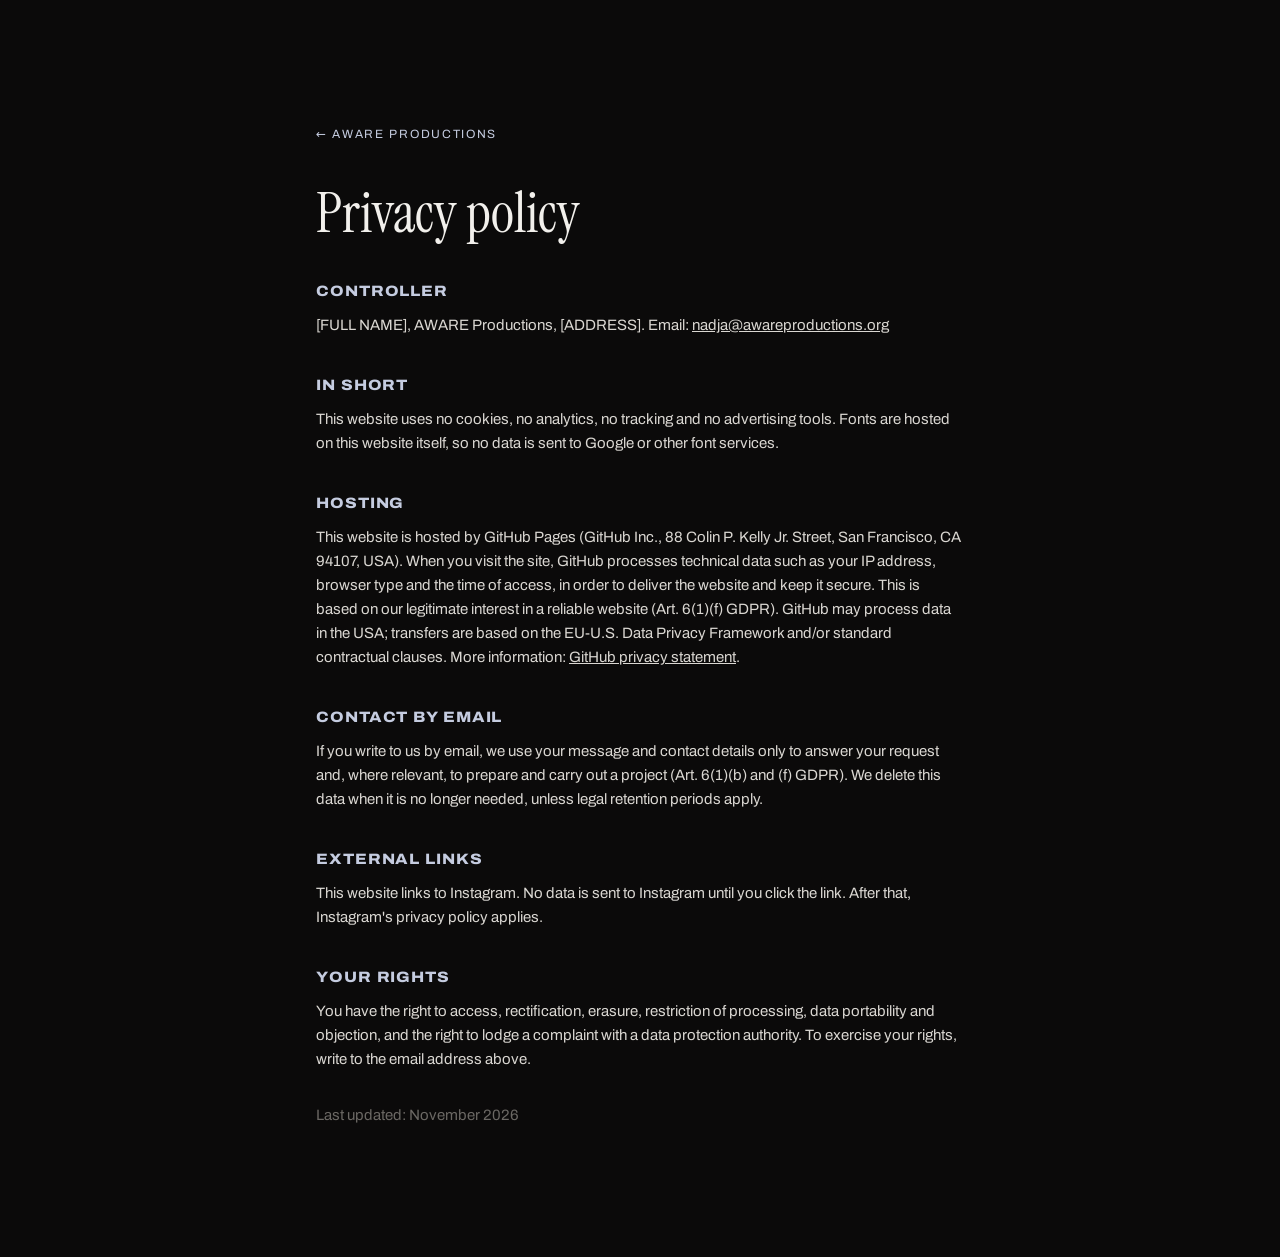
==== privacy.html @ e72e58af "Website build from AWARE design (photos and film pending) Co-Authored-By: Claude Opus 5.5 <noreply@a" ====
<!doctype html>
<html lang="en">
<head>
<meta charset="utf-8">
<meta name="viewport" content="width=device-width, initial-scale=1">
<title>Privacy policy · AWARE Productions</title>
<meta name="robots" content="noindex">
<link rel="icon" href="favicon.svg" type="image/svg+xml">
<link rel="stylesheet" href="css/style.css">
</head>
<body class="legal-page">
<main class="wrap">
<a class="back" href="./">← AWARE Productions</a>
<h1>Privacy policy</h1>

<h2>Controller</h2>
<p>[FULL NAME], AWARE Productions, [ADDRESS]. Email: <a class="underline" href="mailto:nadja@awareproductions.org">nadja@awareproductions.org</a></p>

<h2>In short</h2>
<p>This website uses no cookies, no analytics, no tracking and no advertising tools. Fonts are hosted on this website itself, so no data is sent to Google or other font services.</p>

<h2>Hosting</h2>
<p>This website is hosted by GitHub Pages (GitHub Inc., 88 Colin P. Kelly Jr. Street, San Francisco, CA 94107, USA). When you visit the site, GitHub processes technical data such as your IP address, browser type and the time of access, in order to deliver the website and keep it secure. This is based on our legitimate interest in a reliable website (Art. 6(1)(f) GDPR). GitHub may process data in the USA; transfers are based on the EU-U.S. Data Privacy Framework and/or standard contractual clauses. More information: <a class="underline" href="https://docs.github.com/en/site-policy/privacy-policies/github-general-privacy-statement" target="_blank" rel="noopener">GitHub privacy statement</a>.</p>

<h2>Contact by email</h2>
<p>If you write to us by email, we use your message and contact details only to answer your request and, where relevant, to prepare and carry out a project (Art. 6(1)(b) and (f) GDPR). We delete this data when it is no longer needed, unless legal retention periods apply.</p>

<h2>External links</h2>
<p>This website links to Instagram. No data is sent to Instagram until you click the link. After that, Instagram's privacy policy applies.</p>

<h2>Your rights</h2>
<p>You have the right to access, rectification, erasure, restriction of processing, data portability and objection, and the right to lodge a complaint with a data protection authority. To exercise your rights, write to the email address above.</p>

<p style="margin-top:32px;color:var(--grey2)">Last updated: November 2026</p>
</main>
</body>
</html>
---- css/style.css ----
/* AWARE Productions — awareproductions.org */

/* Fonts (self-hosted, no Google requests) */
@font-face{font-family:"Archivo";font-style:normal;font-display:swap;font-weight:100 900;font-stretch:62% 125%;src:url(../fonts/archivo-latin-wdth-normal.woff2) format("woff2-variations"),url(../fonts/archivo-latin-wdth-normal.woff2) format("woff2");unicode-range:U+0000-00FF,U+0131,U+0152-0153,U+02BB-02BC,U+02C6,U+02DA,U+02DC,U+0304,U+0308,U+0329,U+2000-206F,U+20AC,U+2122,U+2191,U+2193,U+2212,U+2215,U+FEFF,U+FFFD}
@font-face{font-family:"Archivo";font-style:normal;font-display:swap;font-weight:100 900;font-stretch:62% 125%;src:url(../fonts/archivo-latin-ext-wdth-normal.woff2) format("woff2-variations"),url(../fonts/archivo-latin-ext-wdth-normal.woff2) format("woff2");unicode-range:U+0100-02BA,U+02BD-02C5,U+02C7-02CC,U+02CE-02D7,U+02DD-02FF,U+0304,U+0308,U+0329,U+1D00-1DBF,U+1E00-1E9F,U+1EF2-1EFF,U+2020,U+20A0-20AB,U+20AD-20C0,U+2113,U+2C60-2C7F,U+A720-A7FF}
@font-face{font-family:"Instrument Serif";font-style:normal;font-display:swap;font-weight:400;src:url(../fonts/instrument-serif-latin-400-normal.woff2) format("woff2");unicode-range:U+0000-00FF,U+0131,U+0152-0153,U+02BB-02BC,U+02C6,U+02DA,U+02DC,U+0304,U+0308,U+0329,U+2000-206F,U+20AC,U+2122,U+2191,U+2193,U+2212,U+2215,U+FEFF,U+FFFD}
@font-face{font-family:"Instrument Serif";font-style:normal;font-display:swap;font-weight:400;src:url(../fonts/instrument-serif-latin-ext-400-normal.woff2) format("woff2");unicode-range:U+0100-02BA,U+02BD-02C5,U+02C7-02CC,U+02CE-02D7,U+02DD-02FF,U+1E00-1E9F,U+20A0-20AB,U+20AD-20C0,U+A720-A7FF}
@font-face{font-family:"Instrument Serif";font-style:italic;font-display:swap;font-weight:400;src:url(../fonts/instrument-serif-latin-400-italic.woff2) format("woff2");unicode-range:U+0000-00FF,U+0131,U+0152-0153,U+02BB-02BC,U+02C6,U+02DA,U+02DC,U+0304,U+0308,U+0329,U+2000-206F,U+20AC,U+2122,U+2191,U+2193,U+2212,U+2215,U+FEFF,U+FFFD}
@font-face{font-family:"Instrument Serif";font-style:italic;font-display:swap;font-weight:400;src:url(../fonts/instrument-serif-latin-ext-400-italic.woff2) format("woff2");unicode-range:U+0100-02BA,U+02BD-02C5,U+02C7-02CC,U+02CE-02D7,U+02DD-02FF,U+1E00-1E9F,U+20A0-20AB,U+20AD-20C0,U+A720-A7FF}

:root{
  --black:#0B0A0A; --off:#F2F0EC; --grey:#C9C6C1; --grey2:#6B6864; --soft:#DAD7D2;
  --brown:#3A0C05; --blue:#C5CCE0; --red:#8C2012;
  --serif:"Instrument Serif",Georgia,serif;
  --sans:"Archivo",system-ui,-apple-system,"Helvetica Neue",Arial,sans-serif;
  --pad:clamp(20px,5vw,56px); --max:1120px;
}
*,*::before,*::after{box-sizing:border-box}
html{scroll-behavior:smooth;-webkit-text-size-adjust:100%}
body{margin:0;background:var(--black);color:var(--off);font-family:var(--sans);font-size:16px;line-height:1.6;overflow-x:hidden}
img,video{display:block;max-width:100%}
a{color:inherit;text-decoration:none}
a:hover{opacity:.8}
p{margin:0}
h1,h2,h3,h4{margin:0;font-weight:inherit}
button{font:inherit;color:inherit}
:focus-visible{outline:2px solid var(--blue);outline-offset:3px}
.wrap{max-width:var(--max);margin:0 auto;padding-left:var(--pad);padding-right:var(--pad)}
.serif{font-family:var(--serif)}
.wide{font-stretch:125%;font-weight:900}
.skip{position:absolute;left:-999px;top:8px;z-index:100;background:var(--blue);color:var(--black);padding:8px 14px;border-radius:999px}
.skip:focus{left:8px}

/* Animations */
@keyframes grain{0%{transform:translate(0,0)}25%{transform:translate(-14px,9px)}50%{transform:translate(11px,-13px)}75%{transform:translate(-8px,-6px)}100%{transform:translate(13px,12px)}}
@keyframes up{from{opacity:0;transform:translateY(14px)}to{opacity:1;transform:none}}
@keyframes drift{from{transform:translate(-40px,-24px)}to{transform:translate(48px,32px)}}
@keyframes breathe{from{transform:scale(.78)}to{transform:scale(1.06)}}
@keyframes slide{from{transform:translateX(0)}to{transform:translateX(-50%)}}
@keyframes rise{from{opacity:0;transform:translateY(20px)}to{opacity:1;transform:none}}
@keyframes ping{0%{transform:scale(1);opacity:.6}100%{transform:scale(1.7);opacity:0}}
@keyframes bob{0%,100%{transform:translateY(-1px)}50%{transform:translateY(3px)}}
.in{animation:up 1.9s cubic-bezier(.2,.7,.2,1) both}
@supports (animation-timeline: view()){.rv{animation:rise linear both;animation-timeline:view();animation-range:entry 0% entry 55%}}

/* Grain + light */
.grain-all{position:fixed;inset:0;z-index:60;pointer-events:none;opacity:.18;mix-blend-mode:hard-light}
.grain-all svg,.grain-hero svg{display:block;width:100%;height:100%}
.light{position:fixed;inset:0;z-index:55;pointer-events:none;mix-blend-mode:screen;animation:drift 13s ease-in-out infinite alternate}
.light span{position:absolute;left:0;top:0;border-radius:50%;transform:translate(62vw,42vh) translate(-50%,-50%)}
.light .l1{width:clamp(160px,20vw,300px);height:clamp(160px,20vw,300px);background:var(--red);filter:blur(clamp(36px,4.8vw,70px));opacity:.55;transition:transform 1.6s cubic-bezier(.2,.7,.2,1)}
.light .l2{width:clamp(100px,13vw,200px);height:clamp(100px,13vw,200px);background:#C08A7C;filter:blur(clamp(26px,3.4vw,50px));opacity:.28;transition:transform .5s cubic-bezier(.2,.7,.2,1)}
@media (hover:none){.light span{transition:transform .8s ease-out}}

/* Header */
.hero{position:relative;height:clamp(520px,46vw,680px);overflow:hidden;display:flex;flex-direction:column}
.hero video,.hero .poster{position:absolute;inset:0;width:100%;height:100%;object-fit:cover;filter:grayscale(1) contrast(1.08);transition:filter 1.4s ease}
.hero.colour video,.hero.colour .poster{filter:none}
.hero .shade{position:absolute;inset:0;background:rgba(11,10,10,.58)}
.grain-hero{position:absolute;inset:-28px;pointer-events:none;opacity:.26;mix-blend-mode:hard-light;animation:grain .9s steps(5) infinite}
.nav{position:relative;z-index:5;width:100%;max-width:var(--max);margin:0 auto;padding:18px var(--pad);display:flex;align-items:center;justify-content:space-between;gap:8px 24px}
.wordmark{display:inline-flex;align-items:baseline;gap:5px;white-space:nowrap}
.wordmark .a{font-stretch:125%;font-weight:900;letter-spacing:.02em}
.wordmark em{font-family:var(--serif);font-style:italic;font-weight:400}
.nav .wordmark{padding:12px 0}
.nav .wordmark .a{font-size:14px}.nav .wordmark em{font-size:17px}
.nav-links{display:flex;align-items:center;gap:4px 26px;font-size:14px}
.nav-links a{padding:12px 0}
.pill-cta{padding:7px 15px !important;font-size:12px;border-radius:999px;background:var(--blue);color:var(--black);font-weight:600}
.menu-btn{display:none;background:transparent;border:1px solid var(--blue);border-radius:999px;padding:8px 16px;font-size:13px;cursor:pointer;margin-left:auto}
@media (max-width:760px){
  .nav .wordmark{display:none}
  .menu-btn{display:inline-flex}
  .nav-links{display:none;position:absolute;top:64px;right:var(--pad);flex-direction:column;align-items:flex-end;gap:2px;background:rgba(11,10,10,.92);padding:14px 22px;border-radius:18px;border:1px solid rgba(197,204,224,.35);font-size:16px}
  .nav.open .nav-links{display:flex}
  .nav-links .pill-cta{margin-top:8px}
}
.hero-body{position:relative;flex-grow:1;width:100%;max-width:var(--max);margin:0 auto;padding:24px var(--pad) clamp(32px,4vw,52px);display:flex;flex-direction:column;justify-content:flex-end;gap:18px}
.tagline{font-size:clamp(9px,2.6vw,12px);letter-spacing:.14em;text-wrap:balance;text-transform:uppercase;color:var(--blue)}
.hero h1{display:flex;flex-direction:column;gap:2px}
.hero h1 .a{animation-delay:.2s;font-stretch:125%;font-weight:900;font-size:clamp(46px,10.5vw,150px);line-height:.88;letter-spacing:-.01em}
.hero h1 em{animation-delay:.55s;font-family:var(--serif);font-style:italic;font-weight:400;font-size:clamp(22px,3.3vw,46px);line-height:1.05}
.sound-row{animation-delay:.9s;display:flex;justify-content:flex-end}
.sound{padding:0;border:0;background:transparent;cursor:pointer}
.sound .ring{position:relative;width:44px;height:44px;border-radius:50%;border:1px solid var(--blue);display:flex;align-items:center;justify-content:center}
.sound .ping{position:absolute;inset:-2px;border-radius:50%;border:2px solid var(--red);animation:ping 2.8s ease-out infinite}
.hero.colour .sound .ping{display:none}

/* Mission */
.mission{padding-top:clamp(120px,15vw,220px);padding-bottom:clamp(120px,15vw,220px);display:flex;flex-wrap:wrap;align-items:center;gap:72px clamp(56px,9vw,140px)}
.mission .statement{flex:3 1 420px;min-width:0;font-family:var(--serif);font-size:clamp(28px,3.6vw,50px);line-height:1.14}
.statement .a{font-family:var(--sans);font-stretch:125%;font-weight:900;font-size:.8em;letter-spacing:-.01em}
.breath-box{flex:1 1 200px;display:flex;flex-direction:column;align-items:center;gap:30px}
.breath-ring{width:160px;height:160px;border-radius:50%;border:1px solid var(--blue);display:flex;align-items:center;justify-content:center;margin:10px;animation:breathe 5s ease-in-out infinite alternate}
.breath-ring span{width:52px;height:52px;border-radius:50%;background:var(--brown);border:1px solid var(--blue)}
.small-caps{font-size:11px;letter-spacing:.18em;text-transform:uppercase}
.strip-blue{height:clamp(22px,3vw,44px);background:var(--blue)}

/* Labels */
.tag{align-self:flex-start;display:inline-block;padding:6px 12px;background:var(--brown);color:var(--off);font-stretch:125%;font-weight:800;font-size:11px;letter-spacing:.16em;text-transform:uppercase}

/* Services */
.services{padding-top:clamp(56px,7vw,100px);padding-bottom:clamp(100px,12vw,170px);display:flex;flex-direction:column;gap:44px}
.svc-list{display:flex;flex-direction:column}
.svc{display:flex;flex-wrap:wrap;gap:8px 28px;align-items:baseline;padding:22px 0;border-top:1px solid var(--grey2)}
.svc:last-child.bottom{border-bottom:1px solid var(--grey2)}
.svc .num{width:40px;font-size:13px;font-weight:700;color:var(--blue)}
.svc h3{flex:1 1 280px;font-stretch:112%;font-weight:800;font-size:clamp(18px,1.9vw,24px);line-height:1.2;text-transform:uppercase}
.svc .txt{flex:2 1 340px;font-size:15px;color:var(--grey);display:flex;flex-direction:column;gap:6px}
.svc .txt b{color:var(--blue)}
.packages{background:var(--brown);padding:clamp(24px,3.4vw,44px);display:flex;flex-direction:column;gap:28px}
.packages h3.big{font-family:var(--serif);font-weight:400;font-size:clamp(26px,3vw,40px);line-height:1.08}
.pk-grid{display:grid;grid-template-columns:repeat(auto-fit,minmax(280px,1fr));gap:32px clamp(24px,4vw,56px)}
.pk{display:flex;flex-direction:column;gap:14px}
.pk h4{font-stretch:112%;font-weight:800;font-size:16px;text-transform:uppercase}
.pk .sub{font-size:12px;letter-spacing:.08em;color:var(--blue)}
.pk .desc{font-size:14px}
.rows{display:flex;flex-direction:column;gap:6px}
.row{display:flex;flex-wrap:wrap;gap:6px}
.pill{font-size:13px;line-height:1.2;padding:11px 16px;border-radius:999px;text-align:center;white-space:nowrap;border:1px solid rgba(242,240,236,.35);color:var(--grey);background:transparent}
button.pill{cursor:pointer;transition:background .35s ease,color .35s ease,border-color .35s ease}
.pill.on{background:var(--blue);border-color:var(--blue);color:var(--black);font-weight:600}
.pk-extra{display:flex;flex-wrap:wrap;align-items:baseline;gap:8px 20px;padding-top:20px;border-top:1px solid rgba(242,240,236,.35)}
.pk-extra h4{font-stretch:112%;font-weight:800;font-size:16px;text-transform:uppercase;color:var(--blue)}
.pk-extra p{flex:1 1 300px;font-size:15px}

/* Word band */
.band{background:var(--blue);color:var(--black);overflow:hidden;padding:14px 0}
.band div{display:flex;width:max-content;font-stretch:125%;font-weight:800;font-size:clamp(20px,3vw,40px);line-height:1;white-space:nowrap;animation:slide 15s linear infinite}
.band span{padding-right:.5em}

/* Work */
.work{background:#141312}
.work .wrap{padding-top:clamp(72px,9vw,130px);padding-bottom:clamp(56px,7vw,100px);display:flex;flex-direction:column;gap:52px}
.project{display:flex;flex-direction:column;gap:18px}
.p-head{display:flex;flex-wrap:wrap;align-items:baseline;gap:6px 24px;border-top:1px solid var(--grey2);padding-top:20px}
.p-head h3{flex:1 1 300px;font-stretch:112%;font-weight:800;font-size:clamp(17px,1.9vw,24px);line-height:1.15;text-transform:uppercase}
.p-head .loc{font-size:12px;letter-spacing:.12em;text-transform:uppercase;color:var(--blue)}
.p-body{display:flex;flex-wrap:wrap;gap:16px clamp(24px,5vw,72px);align-items:flex-start;justify-content:space-between}
.p-body .text{flex:2 1 340px;max-width:580px;font-size:15px;line-height:1.6;color:var(--soft)}
.p-roles{flex:1 1 240px;max-width:400px;display:flex;flex-direction:column;gap:8px}
.p-roles .small-caps{color:var(--blue)}
.roles{display:flex;flex-wrap:wrap;gap:6px}
.roles span{font-size:12px;padding:5px 11px;border-radius:999px;border:1px solid var(--grey2);color:var(--soft)}
.relive{display:inline-flex;align-items:center;gap:8px;margin-top:10px;font-size:12px;letter-spacing:.12em;text-transform:uppercase;color:var(--blue)}
.strip{display:flex;gap:8px;overflow-x:auto;height:clamp(190px,19vw,280px);padding-bottom:8px;scrollbar-width:thin;scrollbar-color:var(--grey2) transparent}
.strip img{height:100%;width:auto;object-fit:cover;flex:none;filter:grayscale(1) contrast(1.04);transition:filter .7s ease}
.strip img:hover{filter:none}
@media (hover:none){.strip img{filter:none}}
.more-wrap{display:flex;justify-content:center;border-top:1px solid var(--grey2);padding-top:28px}
.toggle{cursor:pointer;display:inline-flex;align-items:center;gap:10px;padding:11px 20px;border-radius:999px;background:transparent;border:1px solid var(--blue);font-size:14px}
.chev{transition:transform .4s ease}
.toggle[aria-expanded="true"] .chev{transform:rotate(180deg)}
.more-btn{position:relative;padding:13px 24px;transition:background .4s ease,color .4s ease,transform .4s ease,letter-spacing .4s ease}
.more-btn:hover{background:var(--blue);color:var(--black);transform:translateY(-2px);letter-spacing:.04em;opacity:1}
.more-btn[aria-expanded="false"]::before{content:"";position:absolute;inset:-4px;border-radius:999px;border:1px solid var(--red);animation:ping 2.8s ease-out infinite;pointer-events:none}
.more-btn .count{font-size:11px;letter-spacing:.08em;opacity:.7}
.bob{display:inline-flex}
.more-btn[aria-expanded="false"] .bob{animation:bob 1.6s ease-in-out infinite}
.more-list{display:flex;flex-direction:column;gap:52px}
.more-list[hidden]{display:none}

/* About */
.about{background:var(--brown)}
.about-grid{display:grid;grid-template-columns:minmax(0,290px) minmax(0,1fr);grid-template-areas:"p1 txt" "p2 txt";gap:14px clamp(28px,5vw,72px);align-items:start;padding-top:clamp(40px,5vw,72px);padding-bottom:clamp(40px,5vw,72px)}
.about-grid .a1{grid-area:p1}.about-grid .a2{grid-area:p2}.about-grid .at{grid-area:txt}
.about-grid .a2[hidden]{display:none}
.photo{position:relative;overflow:hidden}
.photo img{width:100%;height:auto;filter:grayscale(1) contrast(1.1)}
.photo svg{position:absolute;inset:0;width:100%;height:100%;pointer-events:none;opacity:.4;mix-blend-mode:hard-light}
.at{min-width:0;display:flex;flex-direction:column;gap:16px}
.at .small-caps{color:var(--blue)}
.at h2{font-family:var(--serif);font-weight:400;font-size:clamp(32px,4vw,56px);line-height:1.05}
.at p{max-width:560px}
.at .quote{font-family:var(--serif);font-style:italic;font-size:clamp(21px,2.1vw,28px);line-height:1.25}
.mission-box{display:flex;flex-direction:column;gap:18px;padding-top:6px}
.mission-box .toggle{align-self:flex-start}
.mission-text{display:flex;flex-direction:column;gap:14px;max-width:560px;font-size:15px;color:#E4DCD8}
.mission-text[hidden]{display:none}
.mission-text strong{color:var(--blue);font-weight:600}
@media (max-width:760px){.about-grid{grid-template-columns:minmax(0,1fr);grid-template-areas:"p1" "txt" "p2";row-gap:36px}}

/* Clients */
.clients{padding-top:clamp(56px,7vw,100px);padding-bottom:clamp(56px,7vw,100px);display:flex;flex-direction:column;gap:32px}
.clients h2{font-family:var(--serif);font-weight:400;font-size:clamp(32px,4vw,56px);line-height:1.05}
#clients-list{position:relative;--mx:-999px;--my:-999px}
#clients-list ul{list-style:none;margin:0;padding:0;display:flex;flex-wrap:wrap;gap:clamp(6px,.8vw,12px) 0;font-stretch:112%;font-weight:800;font-size:clamp(12px,1.5vw,19px);line-height:1.3;text-transform:uppercase;color:#3D3A38}
#clients-list li::after{content:"·";margin:0 .55em}
#clients-list li:last-child::after{content:none}
#clients-list .reveal{position:absolute;inset:0;color:var(--off);-webkit-mask-image:radial-gradient(circle 160px at var(--mx) var(--my),#000 0%,rgba(0,0,0,.65) 45%,transparent 100%);mask-image:radial-gradient(circle 160px at var(--mx) var(--my),#000 0%,rgba(0,0,0,.65) 45%,transparent 100%)}
@media (hover:none){#clients-list .reveal{-webkit-mask-image:none;mask-image:none}}

/* Contact */
.contact{background:var(--blue);color:var(--black)}
.contact .wrap{padding-top:clamp(64px,8vw,120px);padding-bottom:clamp(64px,8vw,120px);display:flex;flex-direction:column;gap:24px;align-items:flex-start}
.contact h2{text-wrap:balance;font-stretch:125%;font-weight:900;font-size:clamp(28px,5.2vw,48px);line-height:1.08;letter-spacing:-.01em;text-transform:uppercase}
.contact h2 em{font-family:var(--serif);font-style:italic;font-weight:400;font-stretch:100%;font-size:1.14em;letter-spacing:0;text-transform:none}
.contact .lead{max-width:520px}
.hello{display:flex;flex-direction:column;gap:6px;padding-top:8px}
.hello .small-caps{color:var(--brown)}
.mail{align-self:flex-start;font-family:var(--serif);font-style:italic;font-size:clamp(18px,2vw,26px);line-height:1.2;color:#2B2A28;overflow-wrap:anywhere;background-image:linear-gradient(var(--red),var(--red));background-size:0% 2px;background-repeat:no-repeat;background-position:0 100%;transition:background-size .6s cubic-bezier(.2,.7,.2,1)}
.mail:hover{opacity:1;background-size:100% 2px}
.btn-line{padding:9px 16px;border-radius:999px;border:1px solid var(--black);font-size:13px;font-weight:500}

/* Footer */
.footer{background:var(--black);color:var(--grey)}
.footer .wrap{padding-top:32px;padding-bottom:32px;display:flex;flex-wrap:wrap;gap:12px 32px;align-items:baseline;justify-content:space-between;font-size:10px;letter-spacing:.08em;text-transform:uppercase}
.footer .wordmark{color:var(--off)}
.footer .wordmark .a{font-size:13px}.footer .wordmark em{font-size:15px;text-transform:none;letter-spacing:0}
.footer .legal{display:flex;gap:16px}
.footer .copy{font-size:8px}

/* Legal pages */
.legal-page .wrap{max-width:760px;padding-top:120px;padding-bottom:120px}
.legal-page h1{font-family:var(--serif);font-size:clamp(34px,5vw,56px);line-height:1.05;margin-bottom:32px}
.legal-page h2{font-stretch:112%;font-weight:800;font-size:15px;text-transform:uppercase;letter-spacing:.06em;margin:36px 0 10px;color:var(--blue)}
.legal-page p,.legal-page li{color:var(--soft);font-size:15px;margin-bottom:10px}
.legal-page a.underline{text-decoration:underline}
.legal-page .back{display:inline-block;margin-bottom:40px;font-size:12px;letter-spacing:.14em;text-transform:uppercase;color:var(--blue)}

@media (prefers-reduced-motion:reduce){
  .in,.rv,.light,.grain-hero,.breath-ring,.band div,.sound .ping,.bob,.more-btn::before{animation:none !important}
  html{scroll-behavior:auto}
}
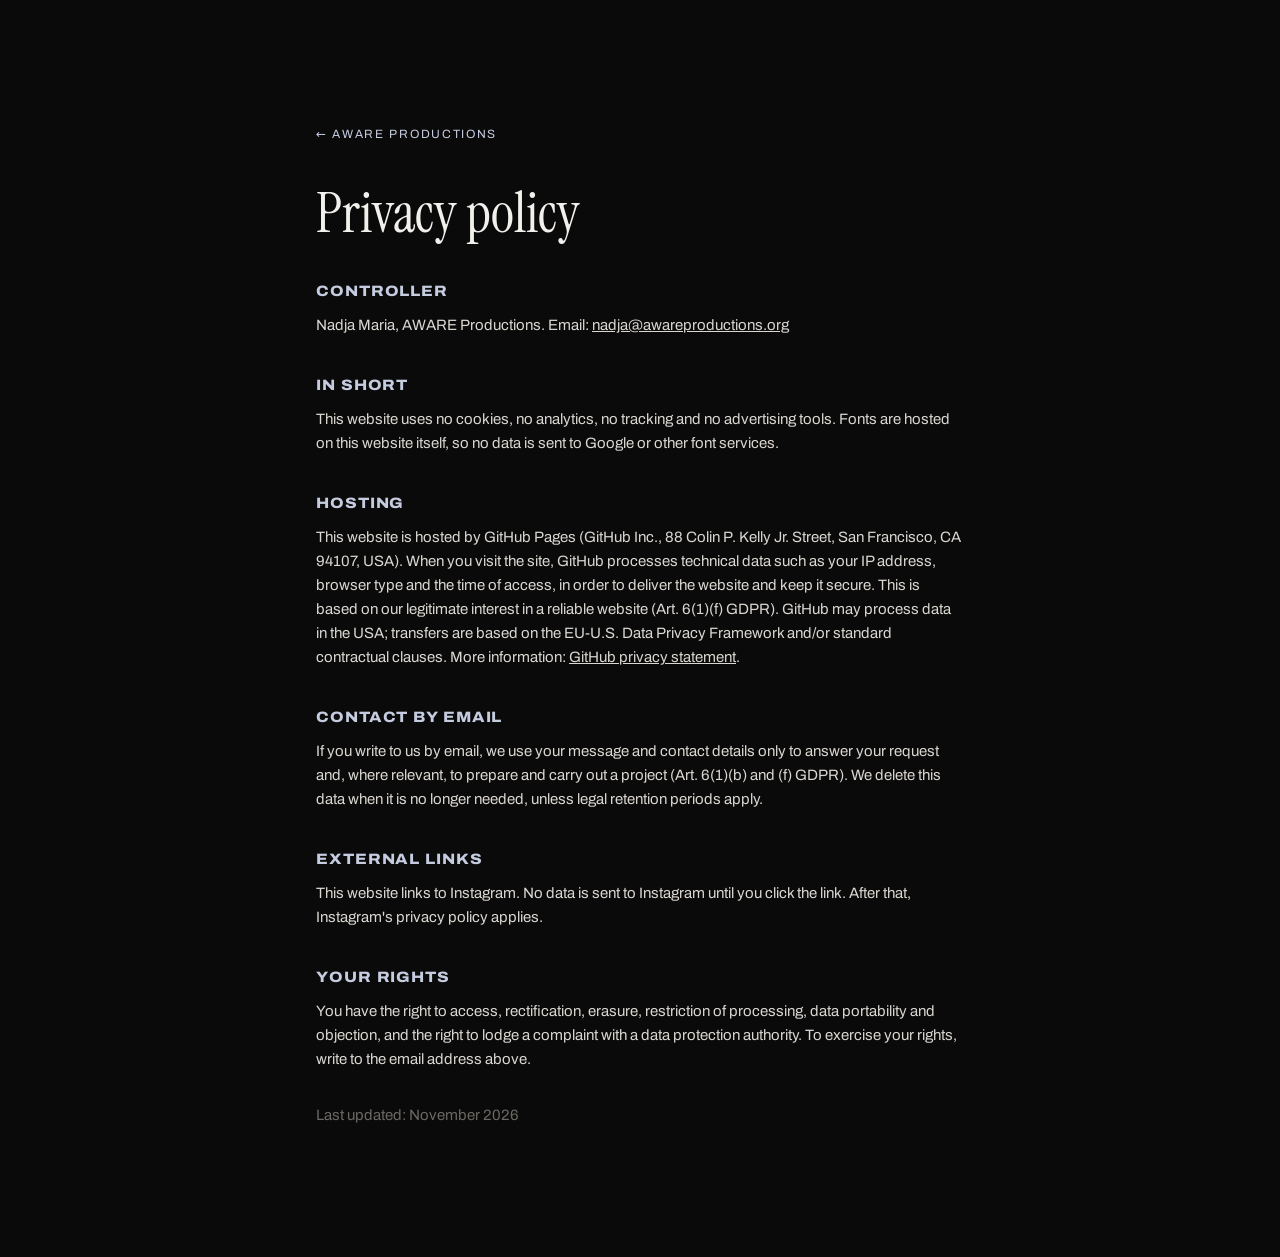
==== commit 0c076334: "Packages after Service 5, banner in content width, larger images and About, Get in touch button, rem" ====
--- a/privacy.html
+++ b/privacy.html
@@ -14,7 +14,7 @@
 <h1>Privacy policy</h1>
 
 <h2>Controller</h2>
-<p>[FULL NAME], AWARE Productions, [ADDRESS]. Email: <a class="underline" href="mailto:nadja@awareproductions.org">nadja@awareproductions.org</a></p>
+<p>Nadja Maria, AWARE Productions. Email: <a class="underline" href="mailto:nadja@awareproductions.org">nadja@awareproductions.org</a></p>
 
 <h2>In short</h2>
 <p>This website uses no cookies, no analytics, no tracking and no advertising tools. Fonts are hosted on this website itself, so no data is sent to Google or other font services.</p>
--- a/css/style.css
+++ b/css/style.css
@@ -126,6 +126,7 @@
 
 /* Word band */
 .band{background:var(--blue);color:var(--black);overflow:hidden;padding:14px 0}
+.wrap>.band{margin:0}
 .band div{display:flex;width:max-content;font-stretch:125%;font-weight:800;font-size:clamp(20px,3vw,40px);line-height:1;white-space:nowrap;animation:slide 15s linear infinite}
 .band span{padding-right:.5em}
 
@@ -143,7 +144,7 @@
 .roles{display:flex;flex-wrap:wrap;gap:6px}
 .roles span{font-size:12px;padding:5px 11px;border-radius:999px;border:1px solid var(--grey2);color:var(--soft)}
 .relive{display:inline-flex;align-items:center;gap:8px;margin-top:10px;font-size:12px;letter-spacing:.12em;text-transform:uppercase;color:var(--blue)}
-.strip{display:flex;gap:8px;overflow-x:auto;height:clamp(190px,19vw,280px);padding-bottom:8px;scrollbar-width:thin;scrollbar-color:var(--grey2) transparent}
+.strip{display:flex;gap:8px;overflow-x:auto;height:clamp(220px,23vw,340px);padding-bottom:8px;scrollbar-width:thin;scrollbar-color:var(--grey2) transparent}
 .strip img{height:100%;width:auto;object-fit:cover;flex:none;filter:grayscale(1) contrast(1.04);transition:filter .7s ease}
 .strip img:hover{filter:none}
 @media (hover:none){.strip img{filter:none}}
@@ -162,7 +163,7 @@
 
 /* About */
 .about{background:var(--brown)}
-.about-grid{display:grid;grid-template-columns:minmax(0,290px) minmax(0,1fr);grid-template-areas:"p1 txt" "p2 txt";gap:14px clamp(28px,5vw,72px);align-items:start;padding-top:clamp(40px,5vw,72px);padding-bottom:clamp(40px,5vw,72px)}
+.about-grid{display:grid;grid-template-columns:minmax(0,340px) minmax(0,1fr);grid-template-areas:"p1 txt" "p2 txt";gap:14px clamp(28px,5vw,72px);align-items:start;padding-top:clamp(40px,5vw,72px);padding-bottom:clamp(40px,5vw,72px)}
 .about-grid .a1{grid-area:p1}.about-grid .a2{grid-area:p2}.about-grid .at{grid-area:txt}
 .about-grid .a2[hidden]{display:none}
 .photo{position:relative;overflow:hidden}
@@ -171,11 +172,11 @@
 .at{min-width:0;display:flex;flex-direction:column;gap:16px}
 .at .small-caps{color:var(--blue)}
 .at h2{font-family:var(--serif);font-weight:400;font-size:clamp(32px,4vw,56px);line-height:1.05}
-.at p{max-width:560px}
+.at p{max-width:600px;font-size:17px}
 .at .quote{font-family:var(--serif);font-style:italic;font-size:clamp(21px,2.1vw,28px);line-height:1.25}
 .mission-box{display:flex;flex-direction:column;gap:18px;padding-top:6px}
 .mission-box .toggle{align-self:flex-start}
-.mission-text{display:flex;flex-direction:column;gap:14px;max-width:560px;font-size:15px;color:#E4DCD8}
+.mission-text{display:flex;flex-direction:column;gap:14px;max-width:600px;font-size:16px;color:#E4DCD8}
 .mission-text[hidden]{display:none}
 .mission-text strong{color:var(--blue);font-weight:600}
 @media (max-width:760px){.about-grid{grid-template-columns:minmax(0,1fr);grid-template-areas:"p1" "txt" "p2";row-gap:36px}}
@@ -200,6 +201,8 @@
 .hello .small-caps{color:var(--brown)}
 .mail{align-self:flex-start;font-family:var(--serif);font-style:italic;font-size:clamp(18px,2vw,26px);line-height:1.2;color:#2B2A28;overflow-wrap:anywhere;background-image:linear-gradient(var(--red),var(--red));background-size:0% 2px;background-repeat:no-repeat;background-position:0 100%;transition:background-size .6s cubic-bezier(.2,.7,.2,1)}
 .mail:hover{opacity:1;background-size:100% 2px}
+.contact-btns{display:flex;flex-wrap:wrap;gap:10px;align-items:center;padding-top:8px}
+.btn-solid{padding:14px 26px;border-radius:999px;background:var(--black);color:var(--off);font-size:15px;font-weight:600}
 .btn-line{padding:9px 16px;border-radius:999px;border:1px solid var(--black);font-size:13px;font-weight:500}
 
 /* Footer */
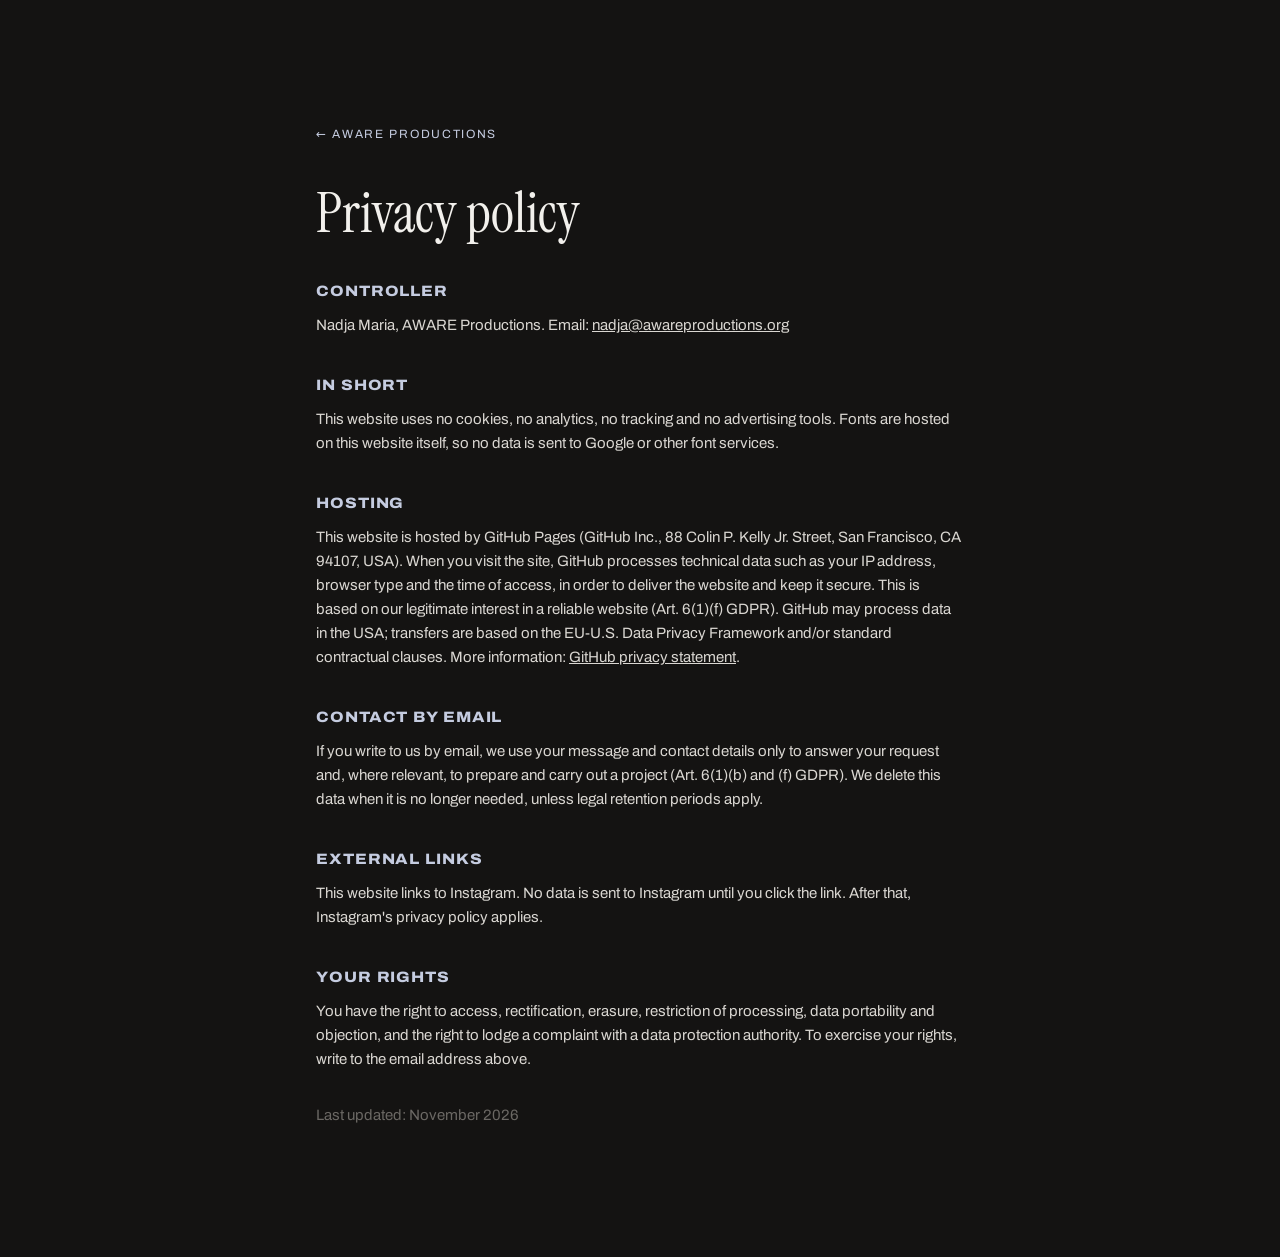
==== commit 3162e805: "Version CSS and JS links so updates show without cache Co-Authored-By: Claude Opus 5.5 <noreply@anth" ====
--- a/privacy.html
+++ b/privacy.html
@@ -6,7 +6,7 @@
 <title>Privacy policy · AWARE Productions</title>
 <meta name="robots" content="noindex">
 <link rel="icon" href="favicon.svg" type="image/svg+xml">
-<link rel="stylesheet" href="css/style.css">
+<link rel="stylesheet" href="css/style.css?v=6">
 </head>
 <body class="legal-page">
 <main class="wrap">
--- a/css/style.css
+++ b/css/style.css
@@ -17,7 +17,7 @@
 }
 *,*::before,*::after{box-sizing:border-box}
 html{scroll-behavior:smooth;-webkit-text-size-adjust:100%}
-body{margin:0;background:var(--black);color:var(--off);font-family:var(--sans);font-size:16px;line-height:1.6;overflow-x:hidden}
+body{margin:0;background:#141312;color:var(--off);font-family:var(--sans);font-size:16px;line-height:1.6;overflow-x:hidden}
 img,video{display:block;max-width:100%}
 a{color:inherit;text-decoration:none}
 a:hover{opacity:.8}
@@ -85,6 +85,8 @@
 .sound .ring{position:relative;width:44px;height:44px;border-radius:50%;border:1px solid var(--blue);display:flex;align-items:center;justify-content:center}
 .sound .ping{position:absolute;inset:-2px;border-radius:50%;border:2px solid var(--red);animation:ping 2.8s ease-out infinite}
 .hero.colour .sound .ping{display:none}
+.sound .ic-play{display:none;margin-left:3px}
+@media (max-width:760px){.hero:not(.colour) .sound .ic-play{display:block}.hero:not(.colour) .sound .ic-sound{display:none}}
 
 /* Mission */
 .mission{padding-top:clamp(120px,15vw,220px);padding-bottom:clamp(120px,15vw,220px);display:flex;flex-wrap:wrap;align-items:center;gap:72px clamp(56px,9vw,140px)}
@@ -147,8 +149,10 @@
 .strip{display:flex;gap:8px;overflow-x:auto;height:clamp(220px,23vw,340px);padding-bottom:8px;scrollbar-width:thin;scrollbar-color:var(--grey2) transparent}
 .strip img{height:100%;width:auto;object-fit:cover;flex:none;filter:grayscale(1) contrast(1.04);transition:filter .7s ease}
 .strip img:hover{filter:none}
-@media (hover:none){.strip img{filter:none}}
-.more-wrap{display:flex;justify-content:center;border-top:1px solid var(--grey2);padding-top:28px}
+.strip-film{height:100%;width:auto;aspect-ratio:16/9;flex:none;background:#000;filter:grayscale(1) contrast(1.04);transition:filter .7s ease}
+.strip-film:hover,.strip-film.on{filter:none}
+@media (hover:none){.strip img,.strip-film{filter:none}}
+.more-wrap{display:flex;justify-content:center;border-top:1px solid var(--grey2);padding-top:clamp(56px,7vw,100px)}
 .toggle{cursor:pointer;display:inline-flex;align-items:center;gap:10px;padding:11px 20px;border-radius:999px;background:transparent;border:1px solid var(--blue);font-size:14px}
 .chev{transition:transform .4s ease}
 .toggle[aria-expanded="true"] .chev{transform:rotate(180deg)}
@@ -183,11 +187,12 @@
 
 /* Clients */
 .clients{padding-top:clamp(56px,7vw,100px);padding-bottom:clamp(56px,7vw,100px);display:flex;flex-direction:column;gap:32px}
-.clients h2{font-family:var(--serif);font-weight:400;font-size:clamp(32px,4vw,56px);line-height:1.05}
+.clients h2.tag{margin:0}
 #clients-list{position:relative;--mx:-999px;--my:-999px}
 #clients-list ul{list-style:none;margin:0;padding:0;display:flex;flex-wrap:wrap;gap:clamp(6px,.8vw,12px) 0;font-stretch:112%;font-weight:800;font-size:clamp(12px,1.5vw,19px);line-height:1.3;text-transform:uppercase;color:#3D3A38}
 #clients-list li::after{content:"·";margin:0 .55em}
 #clients-list li:last-child::after{content:none}
+@media (max-width:760px){#clients-list ul{font-size:15px}}
 #clients-list .reveal{position:absolute;inset:0;color:var(--off);-webkit-mask-image:radial-gradient(circle 160px at var(--mx) var(--my),#000 0%,rgba(0,0,0,.65) 45%,transparent 100%);mask-image:radial-gradient(circle 160px at var(--mx) var(--my),#000 0%,rgba(0,0,0,.65) 45%,transparent 100%)}
 @media (hover:none){#clients-list .reveal{-webkit-mask-image:none;mask-image:none}}
 
@@ -202,11 +207,11 @@
 .mail{align-self:flex-start;font-family:var(--serif);font-style:italic;font-size:clamp(18px,2vw,26px);line-height:1.2;color:#2B2A28;overflow-wrap:anywhere;background-image:linear-gradient(var(--red),var(--red));background-size:0% 2px;background-repeat:no-repeat;background-position:0 100%;transition:background-size .6s cubic-bezier(.2,.7,.2,1)}
 .mail:hover{opacity:1;background-size:100% 2px}
 .contact-btns{display:flex;flex-wrap:wrap;gap:10px;align-items:center;padding-top:8px}
-.btn-solid{padding:14px 26px;border-radius:999px;background:var(--black);color:var(--off);font-size:15px;font-weight:600}
-.btn-line{padding:9px 16px;border-radius:999px;border:1px solid var(--black);font-size:13px;font-weight:500}
+.btn-solid,.btn-line{display:inline-flex;align-items:center;justify-content:center;min-width:170px;padding:14px 26px;border-radius:999px;border:1px solid var(--black);font-size:15px;font-weight:600;line-height:1.2}
+.btn-solid{background:var(--black);color:var(--off)}
 
 /* Footer */
-.footer{background:var(--black);color:var(--grey)}
+.footer{background:#141312;color:var(--grey)}
 .footer .wrap{padding-top:32px;padding-bottom:32px;display:flex;flex-wrap:wrap;gap:12px 32px;align-items:baseline;justify-content:space-between;font-size:10px;letter-spacing:.08em;text-transform:uppercase}
 .footer .wordmark{color:var(--off)}
 .footer .wordmark .a{font-size:13px}.footer .wordmark em{font-size:15px;text-transform:none;letter-spacing:0}
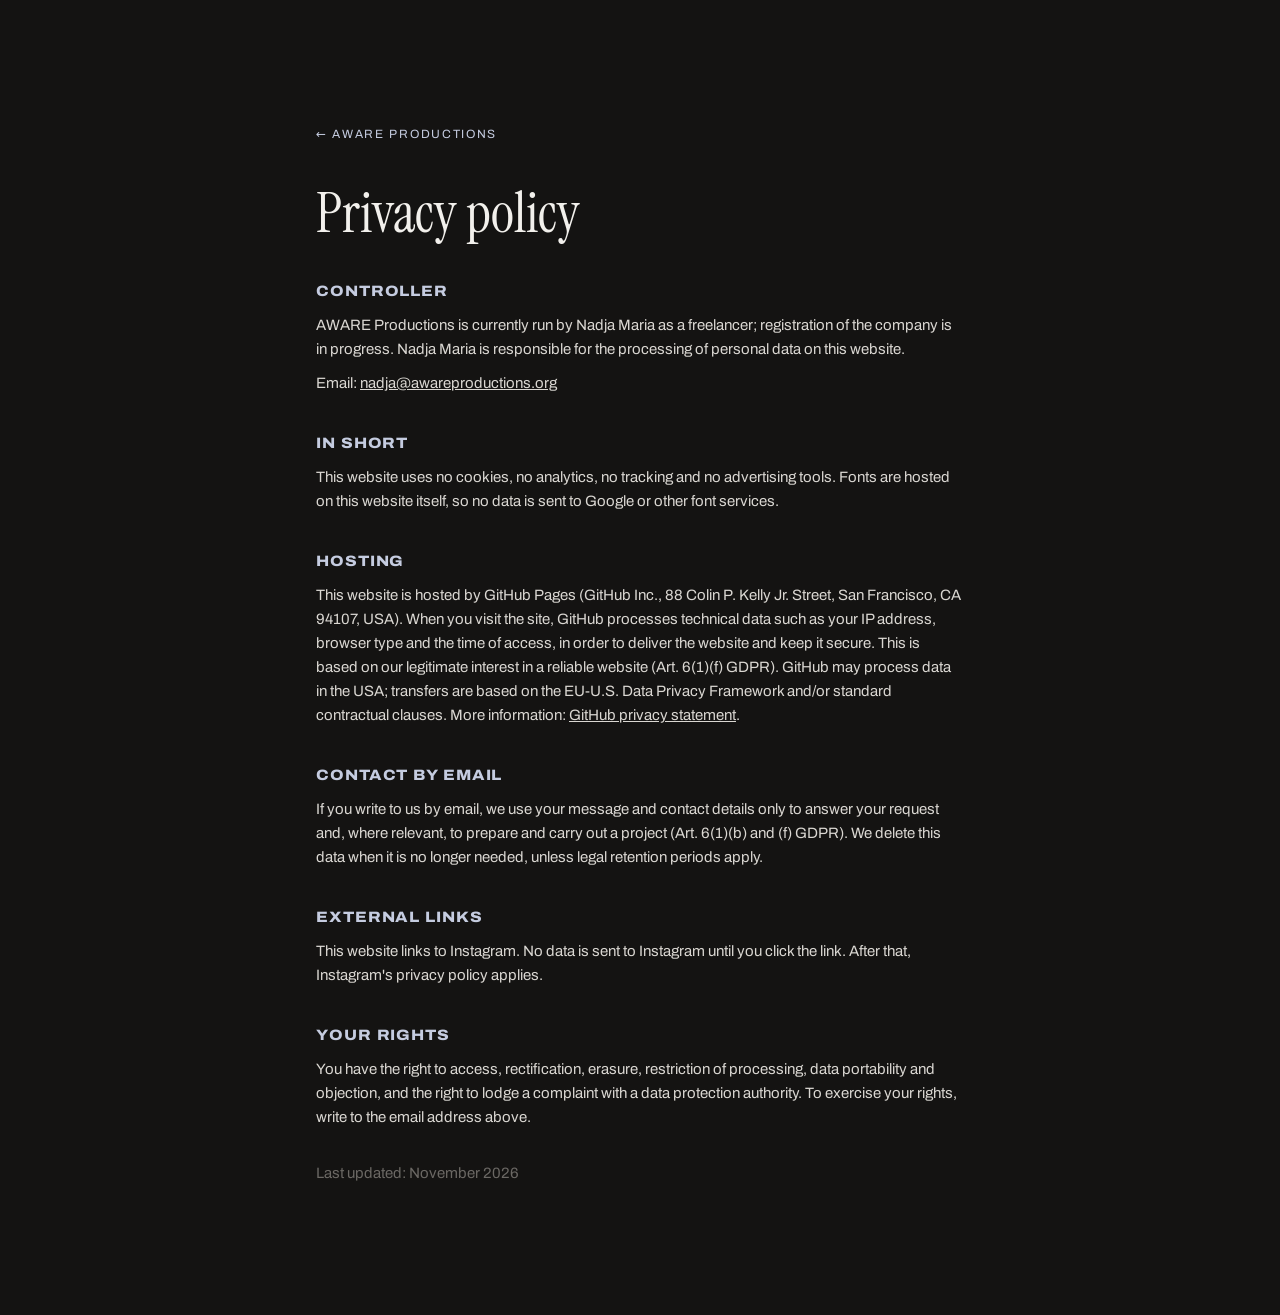
==== commit 774d1d2f: "Privacy: freelance note; add custom domain Co-Authored-By: Claude Opus 5.5 <noreply@anthropic.com> C" ====
--- a/privacy.html
+++ b/privacy.html
@@ -14,7 +14,8 @@
 <h1>Privacy policy</h1>
 
 <h2>Controller</h2>
-<p>Nadja Maria, AWARE Productions. Email: <a class="underline" href="mailto:nadja@awareproductions.org">nadja@awareproductions.org</a></p>
+<p>AWARE Productions is currently run by Nadja Maria as a freelancer; registration of the company is in progress. Nadja Maria is responsible for the processing of personal data on this website.</p>
+<p>Email: <a class="underline" href="mailto:nadja@awareproductions.org">nadja@awareproductions.org</a></p>
 
 <h2>In short</h2>
 <p>This website uses no cookies, no analytics, no tracking and no advertising tools. Fonts are hosted on this website itself, so no data is sent to Google or other font services.</p>
